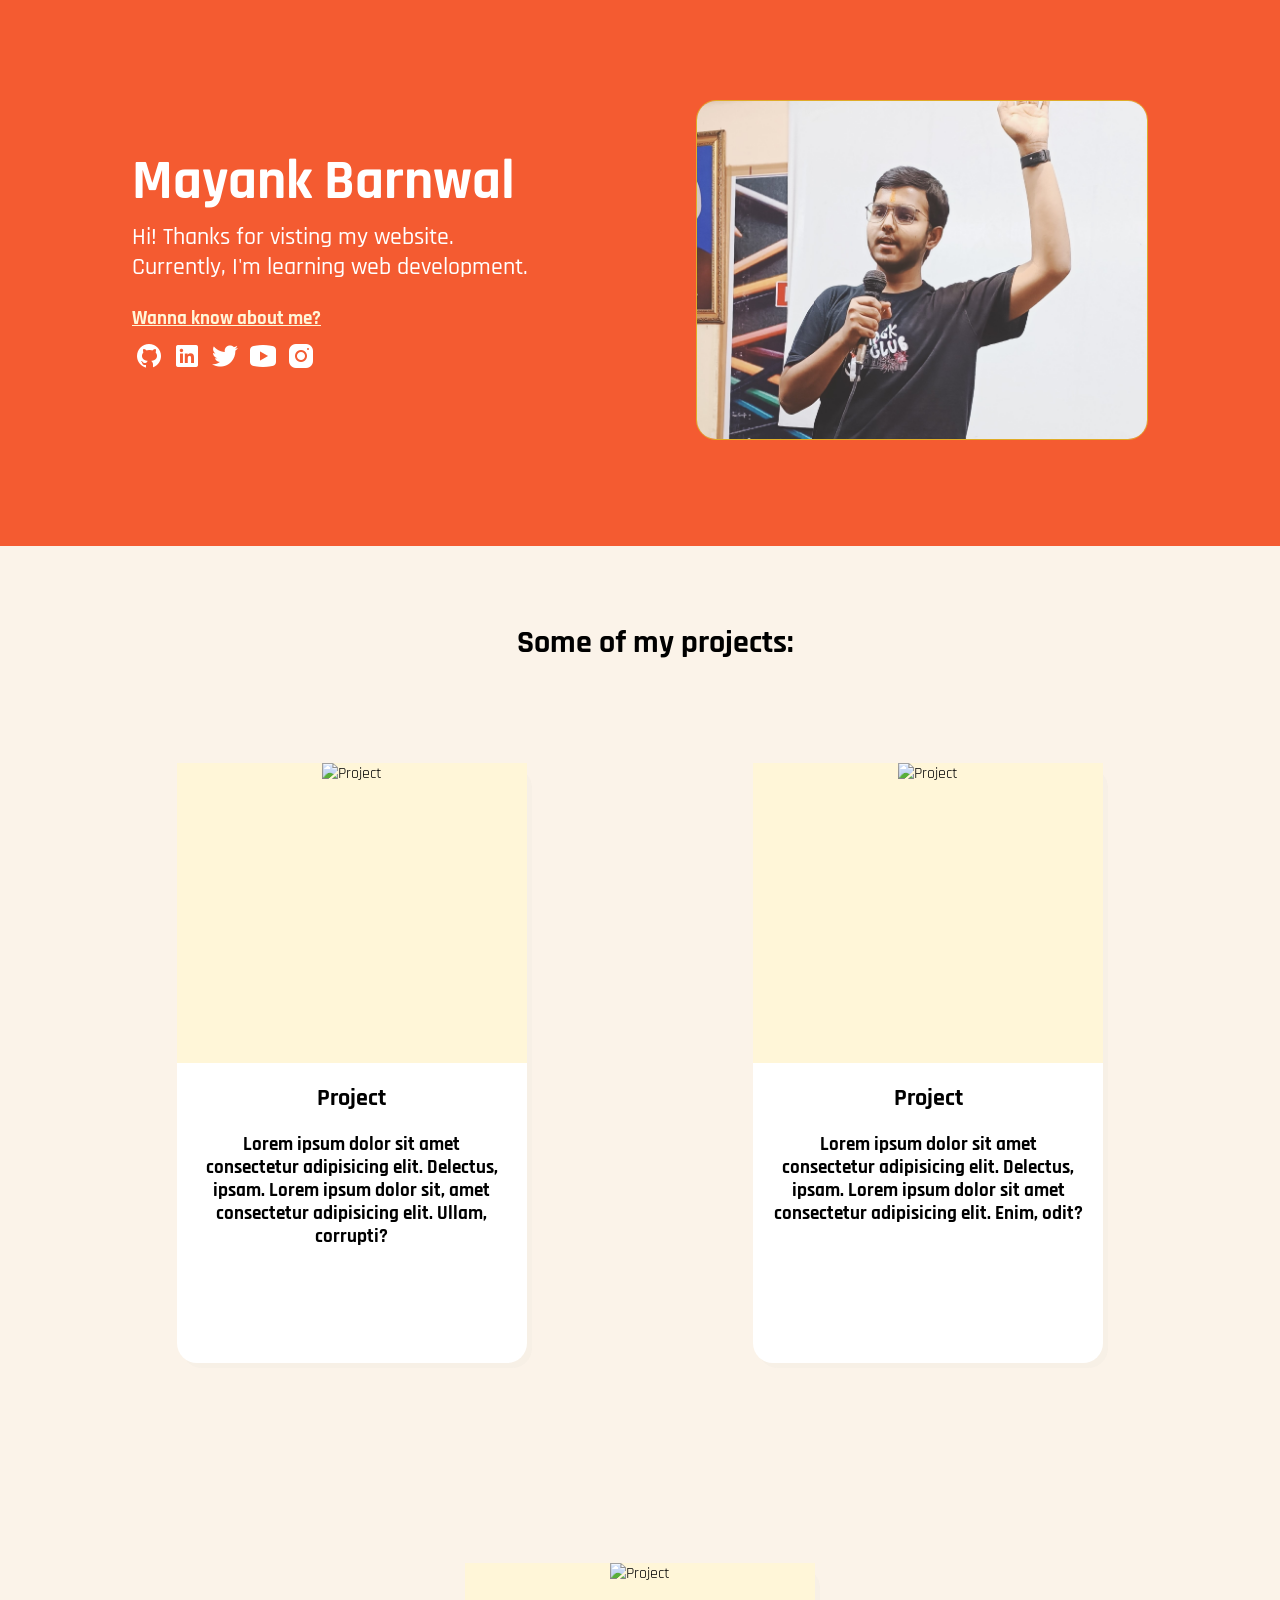
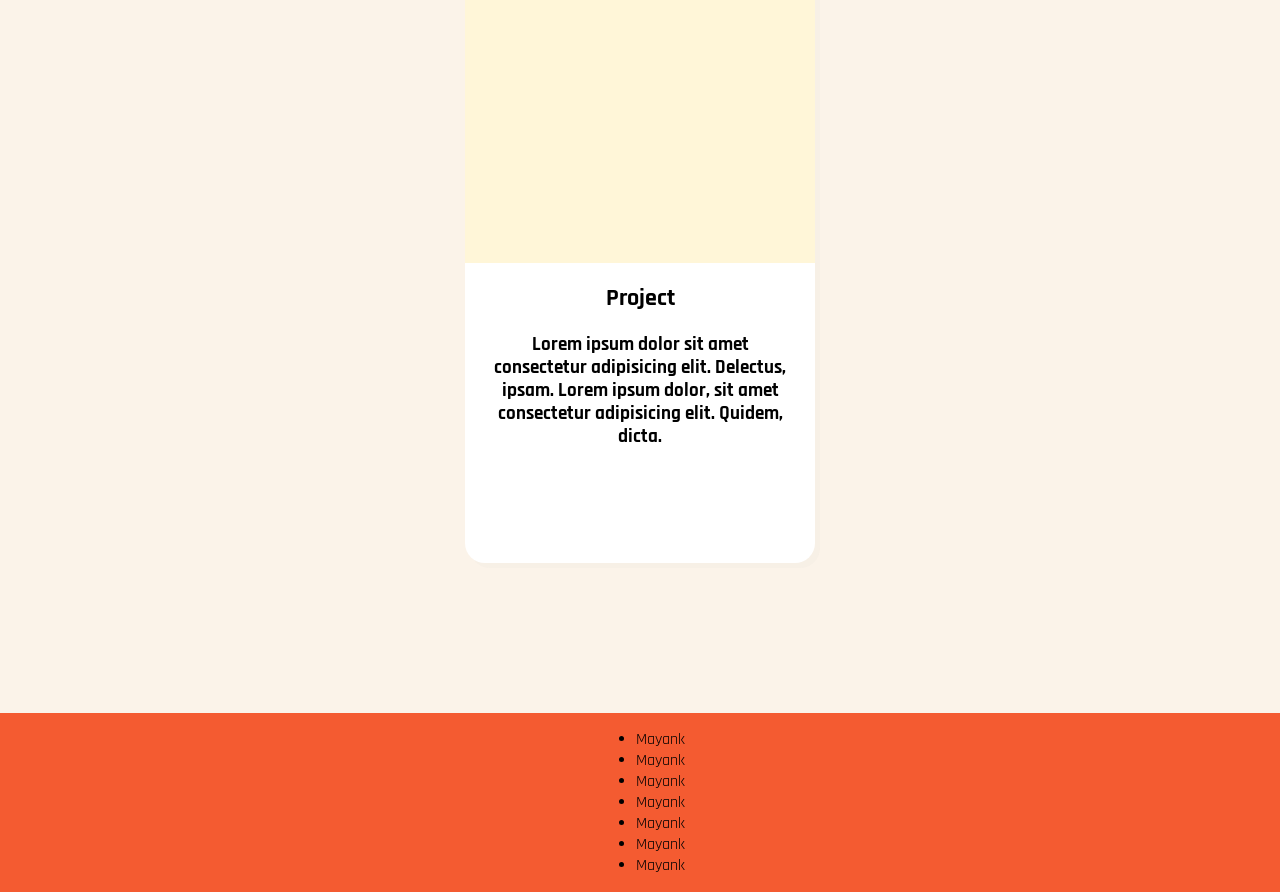
==== new-website/index.html @ 7201ea75 "add new web" ====
<!DOCTYPE html>
<html lang="en">

<head>
    <meta charset="UTF-8">
    <meta http-equiv="X-UA-Compatible" content="IE=edge">
    <meta name="viewport" content="width=device-width, initial-scale=1.0">
    <title>Document</title>
    <link rel="preconnect" href="https://fonts.googleapis.com">
    <link rel="preconnect" href="https://fonts.gstatic.com" crossorigin>
    <link href="https://fonts.googleapis.com/css2?family=Rajdhani:wght@400;500;700&display=swap" rel="stylesheet">
    <link rel="stylesheet" href="assets/css/style.css">
    <!-- <script src="https://kit.fontawesome.com/a7915d085a.js" crossorigin="anonymous"></script> -->
</head>

<body>
    <!---------------------- Navbar -------------------->
    <!-- <nav class="navbar">
         <div class="logo">
            <img src="" alt="">
        </div> 
        <div class="options">
            <a href=".main" id="home">Intro</a>
            <a href=".projects" id="projects">Projects</a>
            <a href=".awards" id="Awards">Awards</a>
        </div>
    </nav> -->
    <!----------------------- Main ---------------------->
    <section id="main">
        <div class="container">
            <div class="intro">
                <h1>Mayank Barnwal</h1>
                <h3>Hi! Thanks for visting my website. Currently, I'm learning web development.
                </h3>
                <div class="info-btn">
                    <a href="journey.html" class="btn">Wanna know about me?</a>
                </div>
                <div class="h-flex">
                    <a href="https://github.com/innovativecreations" class="icons"
                        href="github.com/innovativecreations"><img src="assets/img/icons8-github-30.png" alt=""></a>
                    <a href="https://twitter.com/Mayank75893130" class="icons"
                        href="github.com/innovativecreations"><img src="assets/img/icons8-linkedin-30.png" alt=""></a>
                    <a href="https://www.linkedin.com/in/mayank-barnwal-28b995230/" class="icons"
                        href="github.com/innovativecreations"><img src="assets/img/icons8-twitter-30.png" alt=""></a>
                    <a href="https://youtube.con/c/innovativecreations" class="icons"
                        href="github.com/innovativecreations"><img src="assets/img/icons8-youtube-30.png" alt=""></a>
                    <a href="https://github.com/innovativecreations" class="icons"
                        href="https://www.instagram.com/innovativecre1/"><img src="assets/img/icons8-insta-30.png" alt=""></a>

                </div>
            </div>
            <div class="profile">
                <img class="pic" src="assets/img/profile.jpg" alt="Handsome photo">
            </div>
        </div>
    </section>

    <!----------------------- Project ------------------>
    <section id="projects">

        <h1 class="section-heads">Some of my projects:</h1>
        <div class="projects">
            <div class="project">
                <div class="img">
                    <img src="" alt="Project " class="pimg">
                </div>
                <div class="info">
                    <h1>Project</h1>
                    <h3>Lorem ipsum dolor sit amet consectetur adipisicing elit. Delectus, ipsam. Lorem ipsum dolor sit,
                        amet consectetur adipisicing elit. Ullam, corrupti?</h3>
                </div>
            </div>
            <div class="project">
                <div class="img">
                    <img src="" alt="Project " class="pimg">
                </div>
                <div class="info">
                    <h1>Project</h1>
                    <h3>Lorem ipsum dolor sit amet consectetur adipisicing elit. Delectus, ipsam. Lorem ipsum dolor sit
                        amet
                        consectetur adipisicing elit. Enim, odit?</h3>
                </div>
            </div>
            <div class="project">
                <div class="img">
                    <img src="" alt="Project " class="pimg">
                </div>
                <div class="info">
                    <h1>Project</h1>
                    <h3>Lorem ipsum dolor sit amet consectetur adipisicing elit. Delectus, ipsam. Lorem ipsum dolor, sit
                        amet consectetur adipisicing elit. Quidem, dicta.</h3>
                </div>
            </div>
        </div>
    </section>

    <!-------------------- Kaands ----------------->
    <section id="timeline">
        <ul>
            <li>
                <div class="done">
                    Mayank
                </div>
            </li>
            <li>
                <div class="done">Mayank</div>
            </li>
            <li>
                <div class="done">Mayank</div>
            </li>
            <li>
                <div class="done">Mayank</div>
            </li>
            <li>
                <div class="done">Mayank</div>
            </li>
            <li>
                <div class="done">Mayank</div>
            </li>
            <li>
                <div class="done">Mayank</div>
            </li>
        </ul>
    </section>


</body>

</html>
---- new-website/assets/css/style.css ----
*{
            
    font-family: 'Rajdhani', sans-serif;
}

body{
    margin: 0;
}
/* 
nav{
    background-color: #F45B31;
    position: fixed;
    z-index: 1;
    left: 0;
    right: 0;
    display: flex;
    justify-content: flex-end;
    margin: 0 auto 0 auto;
}

a{
    margin: 0 5px 0 5px;
    text-decoration: none;
    font-weight: 700;
    font-size: 1.3rem;
    color: #FFEFBC;
}

.options{
    margin-right: 20px;
    margin-top: 5px;
} */


/************************** Main **********************/

#main{
    background-color: #F45B31;
    margin: 0;
    width: 100%;
    /* position: absolute;
    left: 0;
    top: 0; */
    font-family: 'Rajdhani', sans-serif;
    color: #fff;
}

.container{
    max-width: 1200px;
    padding: 100px 50px 100px 50px;
    display: flex;
    flex-wrap: wrap;
    justify-content: space-around;
    /* gap: 30px; */
    margin: 0 auto 0 auto;
    /* margin: 20px; */
}

.intro{
    max-width: 400px;
}

.intro h1{
    font-weight: 700;
    font-size: 3.5rem;
    margin-bottom: 5px;
}

.intro h3{
    margin-top: 5px;
    font-weight: 500;
    font-size: 1.5rem;
}

.pic{
    width: 450px;
    border: 1px solid #E0AC28;
    border-radius: 20px;
}

.pic:hover{
    transform: rotate(-20);
}

a{
    text-decoration: none;
}
.info-btn, a{
    font-weight: 700;
    font-size: 1.2rem;
    margin-bottom: 10px;
    color: #fff6d8;
    text-decoration: underline;
}
a:hover{
    text-shadow: 2px 3px #00000017;
}
.icons{
    margin: 2px;
}

/****************************   Project  ***************************/


#projects{
    
    position: relative;
    background-color: #FBF3E9;
    padding: 50px;
    text-align: center;
}
.projects{
    display: flex;
    flex-wrap: wrap;
    justify-content: space-evenly;
    flex-direction: row;
}

.project{
    margin: 100px;
    width: 350px;
    height: 600px;
    background-color: #fff;
    border-radius: 20px;
    box-shadow: 5px 5px #a3a3a30c;
}

.project:hover{
    box-shadow: 6px 6px #a3a3a31a;
}

.project .img{
    object-fit: contain;
    width: 350px;
    height: 300px;
    background-color: #fff6d8;
}

.project > .info{
    margin: 0 20px 0 20px
}

.section-heads{
    margin-left: 30px;
    font-size: 2rem;
    color: #000;
}
#projects > .section-heads{
    margin-bottom: 0;
}


/********************* Kaands ******************/

#timeline{
    display: flex;
    justify-content: center;
    background-color: #F45B31;
}
/* .done::before{
    position: absolute;
    content: " ";
    height: 100%;
    left: 10px;
    width: 10px;
    background-color: #fff;
} */
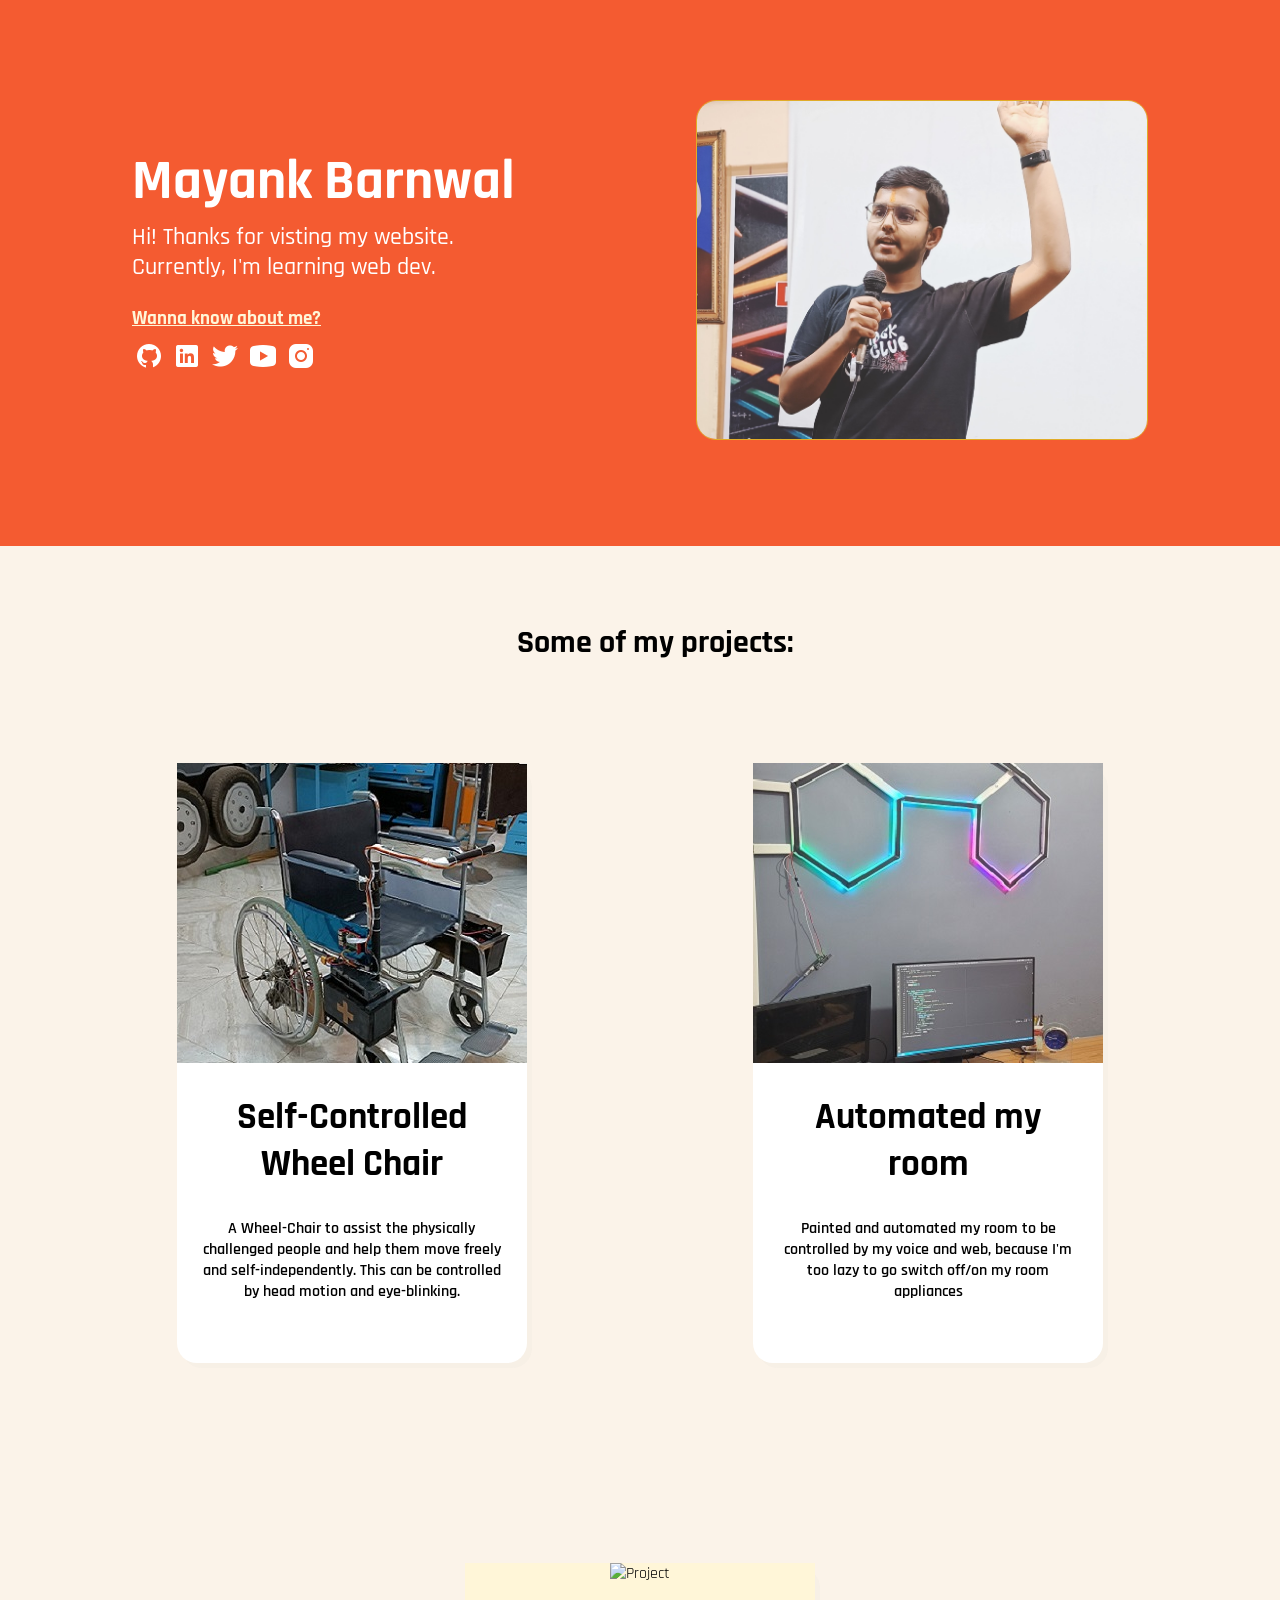
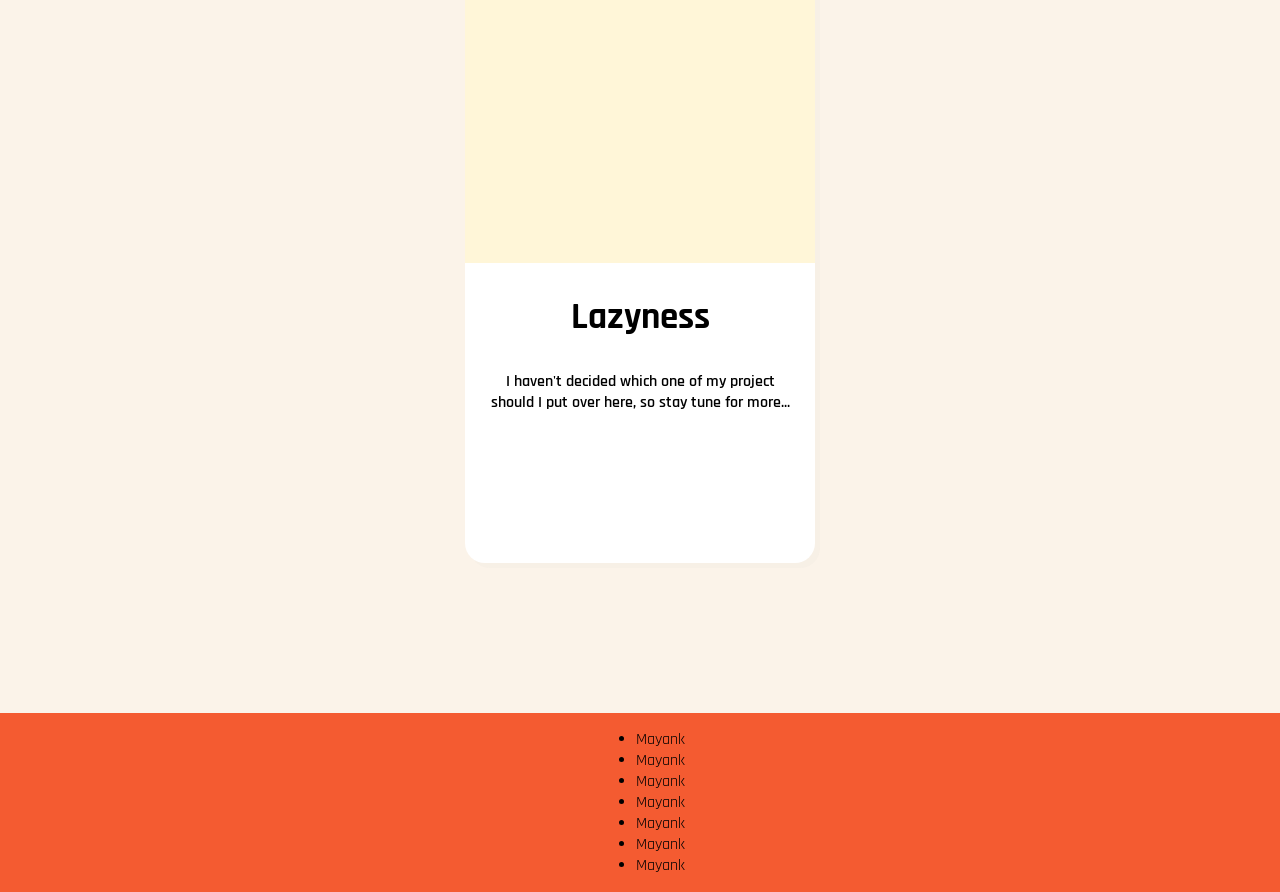
==== commit 8c305a3d: "add projects" ====
--- a/new-website/index.html
+++ b/new-website/index.html
@@ -8,7 +8,7 @@
     <title>Document</title>
     <link rel="preconnect" href="https://fonts.googleapis.com">
     <link rel="preconnect" href="https://fonts.gstatic.com" crossorigin>
-    <link href="https://fonts.googleapis.com/css2?family=Rajdhani:wght@400;500;700&display=swap" rel="stylesheet">
+    <link href="https://fonts.googleapis.com/css2?family=Rajdhani:wght@400;500;600;700&display=swap" rel="stylesheet">
     <link rel="stylesheet" href="assets/css/style.css">
     <!-- <script src="https://kit.fontawesome.com/a7915d085a.js" crossorigin="anonymous"></script> -->
 </head>
@@ -30,22 +30,22 @@
         <div class="container">
             <div class="intro">
                 <h1>Mayank Barnwal</h1>
-                <h3>Hi! Thanks for visting my website. Currently, I'm learning web development.
+                <h3>Hi! Thanks for visting my website. Currently, I'm learning web dev.
                 </h3>
                 <div class="info-btn">
                     <a href="journey.html" class="btn">Wanna know about me?</a>
                 </div>
                 <div class="h-flex">
                     <a href="https://github.com/innovativecreations" class="icons"
-                        href="github.com/innovativecreations"><img src="assets/img/icons8-github-30.png" alt=""></a>
+                        href="github.com/innovativecreations"><img src="assets/img/icons/icons8-github-30.png" alt=""></a>
                     <a href="https://twitter.com/Mayank75893130" class="icons"
-                        href="github.com/innovativecreations"><img src="assets/img/icons8-linkedin-30.png" alt=""></a>
+                        href="github.com/innovativecreations"><img src="assets/img/icons/icons8-linkedin-30.png" alt=""></a>
                     <a href="https://www.linkedin.com/in/mayank-barnwal-28b995230/" class="icons"
-                        href="github.com/innovativecreations"><img src="assets/img/icons8-twitter-30.png" alt=""></a>
+                        href="github.com/innovativecreations"><img src="assets/img/icons/icons8-twitter-30.png" alt=""></a>
                     <a href="https://youtube.con/c/innovativecreations" class="icons"
-                        href="github.com/innovativecreations"><img src="assets/img/icons8-youtube-30.png" alt=""></a>
+                        href="github.com/innovativecreations"><img src="assets/img/icons/icons8-youtube-30.png" alt=""></a>
                     <a href="https://github.com/innovativecreations" class="icons"
-                        href="https://www.instagram.com/innovativecre1/"><img src="assets/img/icons8-insta-30.png" alt=""></a>
+                        href="https://www.instagram.com/innovativecre1/"><img src="assets/img/icons/icons8-insta-30.png" alt=""></a>
 
                 </div>
             </div>
@@ -62,12 +62,20 @@
         <div class="projects">
             <div class="project">
                 <div class="img">
-                    <img src="" alt="Project " class="pimg">
+                    <img src="assets/img/projects/wheel-chair.jpg" alt="Project " class="pimg">
                 </div>
                 <div class="info">
-                    <h1>Project</h1>
-                    <h3>Lorem ipsum dolor sit amet consectetur adipisicing elit. Delectus, ipsam. Lorem ipsum dolor sit,
-                        amet consectetur adipisicing elit. Ullam, corrupti?</h3>
+                    <h1>Self-Controlled Wheel Chair</h1>
+                    <p>A Wheel-Chair to assist the physically challenged people and help them move freely and self-independently. This can be controlled by head motion and eye-blinking.</p>
+                </div>
+            </div>
+            <div class="project">
+                <div class="img">
+                    <img src="assets/img/projects/02.jpg" alt="Project " class="pimg">
+                </div>
+                <div class="info">
+                    <h1>Automated my room</h1>
+                    <p>Painted and automated my room to be controlled by my voice and web, because I'm too lazy to go switch off/on my room appliances</p>
                 </div>
             </div>
             <div class="project">
@@ -75,20 +83,8 @@
                     <img src="" alt="Project " class="pimg">
                 </div>
                 <div class="info">
-                    <h1>Project</h1>
-                    <h3>Lorem ipsum dolor sit amet consectetur adipisicing elit. Delectus, ipsam. Lorem ipsum dolor sit
-                        amet
-                        consectetur adipisicing elit. Enim, odit?</h3>
-                </div>
-            </div>
-            <div class="project">
-                <div class="img">
-                    <img src="" alt="Project " class="pimg">
-                </div>
-                <div class="info">
-                    <h1>Project</h1>
-                    <h3>Lorem ipsum dolor sit amet consectetur adipisicing elit. Delectus, ipsam. Lorem ipsum dolor, sit
-                        amet consectetur adipisicing elit. Quidem, dicta.</h3>
+                    <h1>Lazyness</h1>
+                    <p>I haven't decided which one of my project should I put over here, so stay tune for more...</p>
                 </div>
             </div>
         </div>
--- a/new-website/assets/css/style.css
+++ b/new-website/assets/css/style.css
@@ -78,6 +78,12 @@
     border-radius: 20px;
 }
 
+@media(max-width:500px){
+    .pic{
+        width:350px;
+    }
+}
+
 .pic:hover{
     transform: rotate(-20);
 }
@@ -148,7 +154,12 @@
 #projects > .section-heads{
     margin-bottom: 0;
 }
-
+.info> h1{
+    font-size: 2.3rem;
+}
+.info>p{
+    font-weight: 600;
+}
 
 /********************* Kaands ******************/
 
